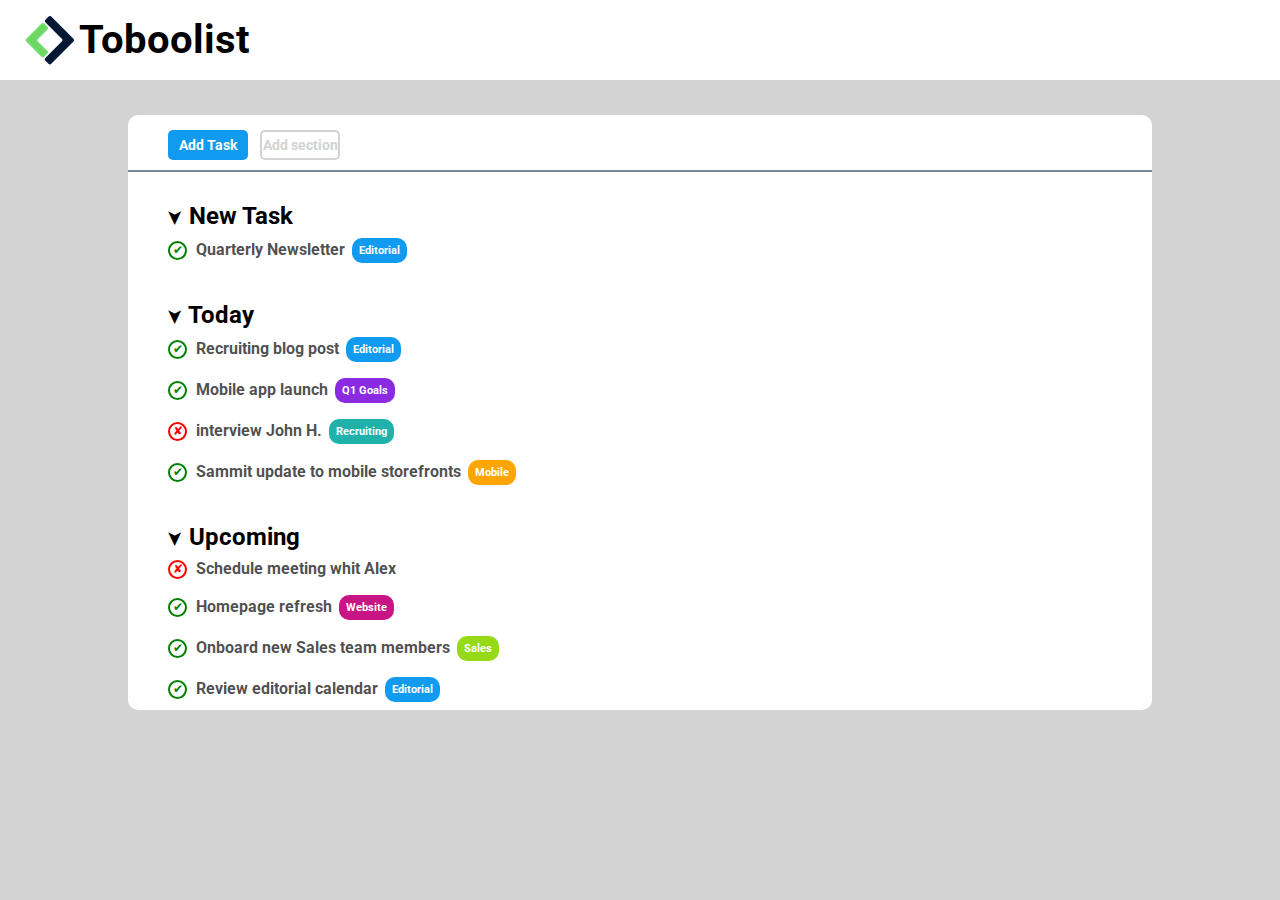
==== bonus/index.html @ c2b49182 "create bonus folder" ====
<!DOCTYPE html>
<html lang="en">
<head>
    <meta charset="UTF-8">
    <meta http-equiv="X-UA-Compatible" content="IE=edge">
    <meta name="viewport" content="width=device-width, initial-scale=1.0">
    <link rel="stylesheet" href="css/style.css">
    <title>Document</title>
</head>

<body>

    <!-- titolo e logo -->
    <header>
        <img src="img/Logo.png" alt="Logo boolean">
        <h1>
            Toboolist
        </h1>
    </header>

    <!-- corpo della lista-->
    <div class="container">
        
        <!--  Bottoni nav -->
        <nav>
            <bottom class="lightblue">
                Add Task
            </bottom>

            <bottom>
                Add section
            </bottom>
        </nav>

        <!-- lista task -->
        <main>  

            <!-- sezione 1 -->
            <section >

                <!-- task -->
                <div class="task">
                    <h2>
                        <span class="arrow">&#10148;</span>
                         New Task
                    </h2>
                </div>
                <!-- /task -->

                <!-- target -->
                <div class="target">
                    <span class="check"></span>
                    <span class="text_target">
                        Quarterly Newsletter
                    </span>
                    <span class="type_target editorial">
                        Editorial
                    </span>
                </div>
                <!-- /target -->
               
            </section>
            <!-- /sezione 1 -->


            <!-- sezione 2 -->
            <section>
                <!-- task -->
                <div class="task">
                    <h2>
                        <span class="arrow">&#10148;</span> 
                        Today
                    </h2>
                </div>
                <!-- /task -->

                <!-- target 1-->
                <div class="target">
                    <span class="check"></span>
                    <span class="text_target">
                        Recruiting blog post
                    </span>
                    <span class="type_target editorial">
                        Editorial
                    </span>
                </div>
                <!-- /target 1 -->


                <!-- target 2-->
                <div class="target">
                    <span class="check"></span>
                    <span class="text_target">
                        Mobile app launch
                    </span>
                    <span class="type_target q1_goals">
                        Q1 Goals
                    </span>
                </div>
                <!-- /target 2 -->


                <!-- target 3-->
                <div class="target">
                    <span class="cross"></span>
                    <span class="text_target">
                        interview John H&period;
                    </span>
                    <span class="type_target recruiting">
                        Recruiting
                    </span>
                </div>
                <!-- /target 3 -->


                <!-- target 4-->
                <div class="target">
                    <span class="check"></span>
                    <span class="text_target">
                        Sammit update to mobile storefronts
                    </span>
                    <span class="type_target mobile">
                        Mobile
                    </span>
                </div>
                <!-- /target 4 -->


            </section>
            <!-- /sezione 2 -->


            <!-- sezione 3 -->
            <section>
                <!-- task -->
                <div class="task">
                    <h2>
                        <span class="arrow">&#10148;</span> 
                        Upcoming
                    </h2>
                </div>
                <!-- /task -->

                <!-- target 1-->
                <div class="target">
                    <span class="cross"></span>
                    <span class="text_target">
                        Schedule meeting whit Alex
                    </span>
                    <span class="type_target none">
                        
                    </span>
                </div>
                <!-- /target 1 -->

                 <!-- target 2-->
                 <div class="target">
                    <span class="check"></span>
                    <span class="text_target">
                        Homepage refresh
                    </span>
                    <span class="type_target website">
                        Website
                    </span>
                </div>
                <!-- /target 2 -->

                 <!-- target 3-->
                 <div class="target">
                    <span class="check"></span>
                    <span class="text_target">
                            Onboard new Sales team members
                    </span>
                    <span class="type_target sales">
                        Sales
                    </span>
                </div>
                <!-- /target 3 -->

                 <!-- target 4-->
                 <div class="target">
                    <span class="check"></span>
                    <span class="text_target">
                        Review editorial calendar 
                    </span>
                    <span class="type_target editorial">
                        Editorial
                    </span>
                </div>
                <!-- /target 4 -->

            </section>
            <!-- /sezione 3 -->

        
        </main>
    </div>
  
    
</body>
</html>
---- bonus/css/style.css ----
@import url('https://fonts.googleapis.com/css2?family=Roboto:wght@300;400;700&display=swap');

* {
    margin: 0;
    padding: 0;
    box-sizing: border-box;
    font-family: 'Roboto', sans-serif;
}

.container {
    width: 80%;
    margin: 35px auto;
    background-color: white;
    border-radius: 10px;
}

body { 
    background-color: lightgray;
    height: 100%;
}

nav {
    padding: 15px 3px 10px 40px;
    border-bottom: 2px solid lightslategrey;
}
main {
    padding-left: 40px;    
}


 
/* header */
header {
    padding: 10px 10px 10px 25px;
    height: 80px;
    background-color: white;
}

header img {
    line-height: 60px;
    vertical-align: middle;
}

h1 {
    display: inline-block;
    font-size: 40px;
    line-height: 60px;
    vertical-align: middle;
}
/* /header */


/* nav */
bottom {
    display: inline-block;
    border: solid 2px lightgrey;
    border-radius: 5px;
    font-weight: bold;
    color: lightgrey;
    font-size: 14px;
    text-align: center;
    height: 30px;
    width: 80px;
    line-height: 26px;
    vertical-align: middle;  
    cursor: pointer; 
}

bottom.lightblue {
    background-color: rgb(16, 155, 241);
    color: white;
    border: none;
    line-height: 30px;
    margin-right: 8px;
}
/* /nav */


/* section */
section {
    margin: 30px 0;
}


/* task */
.target {
    padding-top: 8px;
    padding-bottom: 8px;

}

.arrow {
    display: inline-block;
    transform: rotate(90deg);
    font-size: 18px;
}
/* /task */


/* target */
.check:after {
    display: inline-block;
    content: "\2714";
    font-size: 12px;
    border: 2px solid green;
    border-radius: 50%;
    color: green;
    height: 15px;
    width: 15px;
    text-align: center;
    line-height: 15px;
    vertical-align: middle;
}

.cross:after {
    display: inline-block;
    content: "\2718";
    font-size: 12px;
    border: 2px solid red;
    border-radius: 50%;
    color: red;
    height: 15px;
    width: 15px;
    text-align: center;
    line-height: 15px;
    vertical-align: middle;
}

.text_target {
    font-weight:bold;
    color: rgba(0, 0, 0, 0.7);
    margin-left: 5px;
    font-size: 16;
}

.type_target {
    display: inline-block;
    height: 25px;
    padding: 0px 7px;
    font-size: 11px;
    font-weight: bold;
    color: white;
    line-height: 25px;
    vertical-align: middle;
    text-align: center;
    border-radius: 10px;
    margin-left: 3px;
}
/* /target */


/* mark type_target */
.editorial {
    background-color:rgb(16, 155, 241);
}

.q1_goals {
    background-color: blueviolet;
}

.recruiting {
    background-color: lightseagreen ;
}

.mobile {
    background-color: orange;
}

.none {
    display: none;
}

.website {
    background-color: mediumvioletred;
}

.sales {
    background-color: rgb(150, 218, 23);
}
/* /mark type_target */
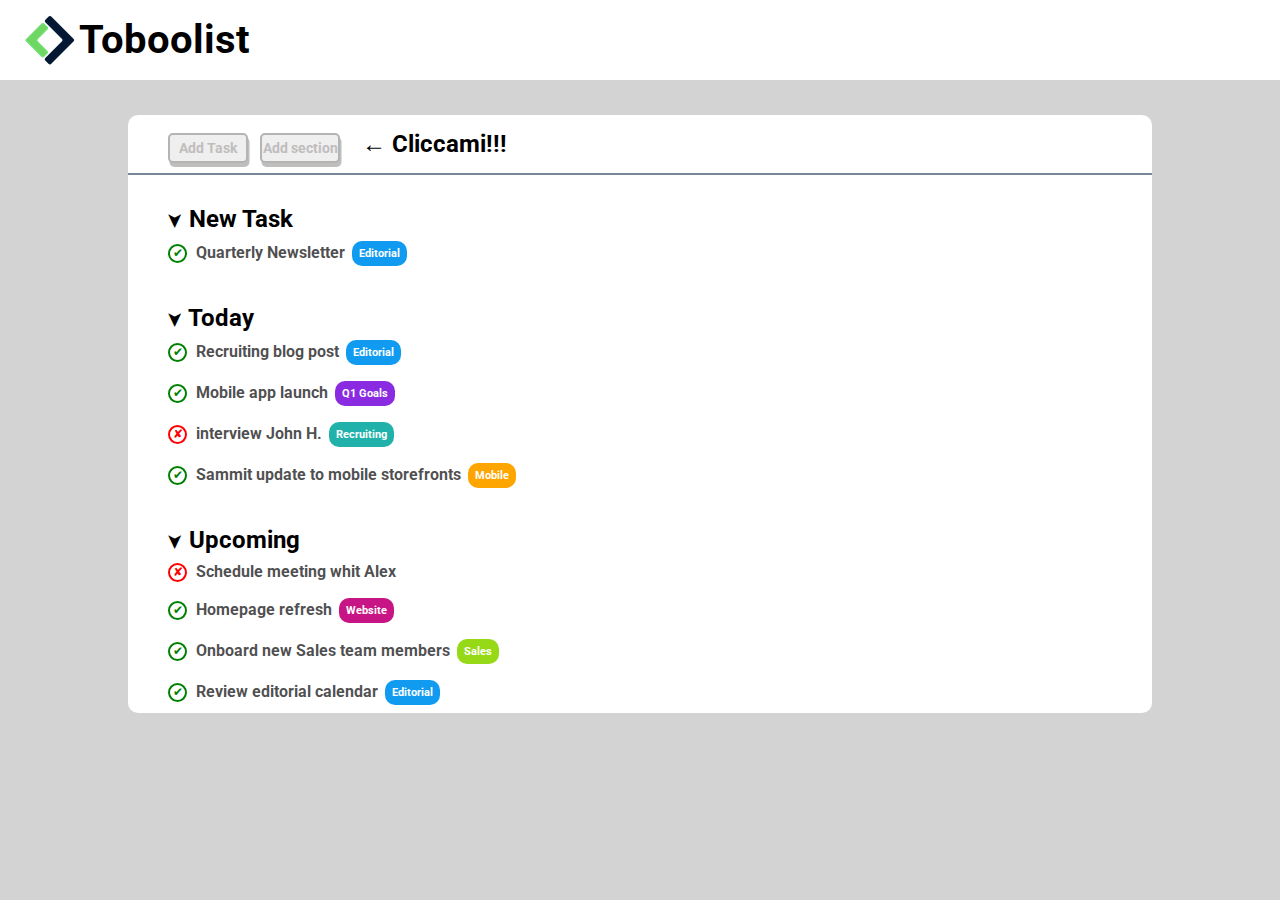
==== commit 24dbfa7c: "update 0.2 - Animated buttons" ====
--- a/bonus/index.html
+++ b/bonus/index.html
@@ -23,13 +23,17 @@
         
         <!--  Bottoni nav -->
         <nav>
-            <bottom class="lightblue">
+            <button class="lightblue">
                 Add Task
-            </bottom>
-
-            <bottom>
+            </button>
+
+            <button class="lightblue">
                 Add section
-            </bottom>
+            </button>       
+            
+            <h2 id="click_me">
+                Cliccami!!!
+            </h2>
         </nav>
 
         <!-- lista task -->
--- a/bonus/css/style.css
+++ b/bonus/css/style.css
@@ -51,12 +51,12 @@
 
 
 /* nav */
-bottom {
-    display: inline-block;
-    border: solid 2px lightgrey;
+button {
+    display: inline-block;
+    border: solid 2px rgb(180, 180, 180);
     border-radius: 5px;
     font-weight: bold;
-    color: lightgrey;
+    color: rgb(192, 189, 189);
     font-size: 14px;
     text-align: center;
     height: 30px;
@@ -64,14 +64,33 @@
     line-height: 26px;
     vertical-align: middle;  
     cursor: pointer; 
-}
-
-bottom.lightblue {
+    margin-right: 8px;
+    box-shadow: 1.5px 4px rgb(192, 189, 189);
+    outline: none;
+}
+
+button.lightblue:hover {
+    background-color: rgb(16, 155, 241);
+    /* color: white;
+    border: none;
+    line-height: 30px; */
+}
+
+button:active{
     background-color: rgb(16, 155, 241);
     color: white;
     border: none;
     line-height: 30px;
-    margin-right: 8px;
+    box-shadow: 0 1px rgb(192, 189, 189);
+    transform: translateY(3px);
+}
+
+button:focus {
+    background-color: rgb(16, 155, 241);
+    color: white;
+    border: none;
+    line-height: 30px;
+    box-shadow: none;
 }
 /* /nav */
 
@@ -182,3 +201,13 @@
 
 
 
+/* test */
+
+#click_me {
+    display: inline-block;
+    margin-left: 10px; 
+}
+
+#click_me:before {
+    content: '\2190';
+}